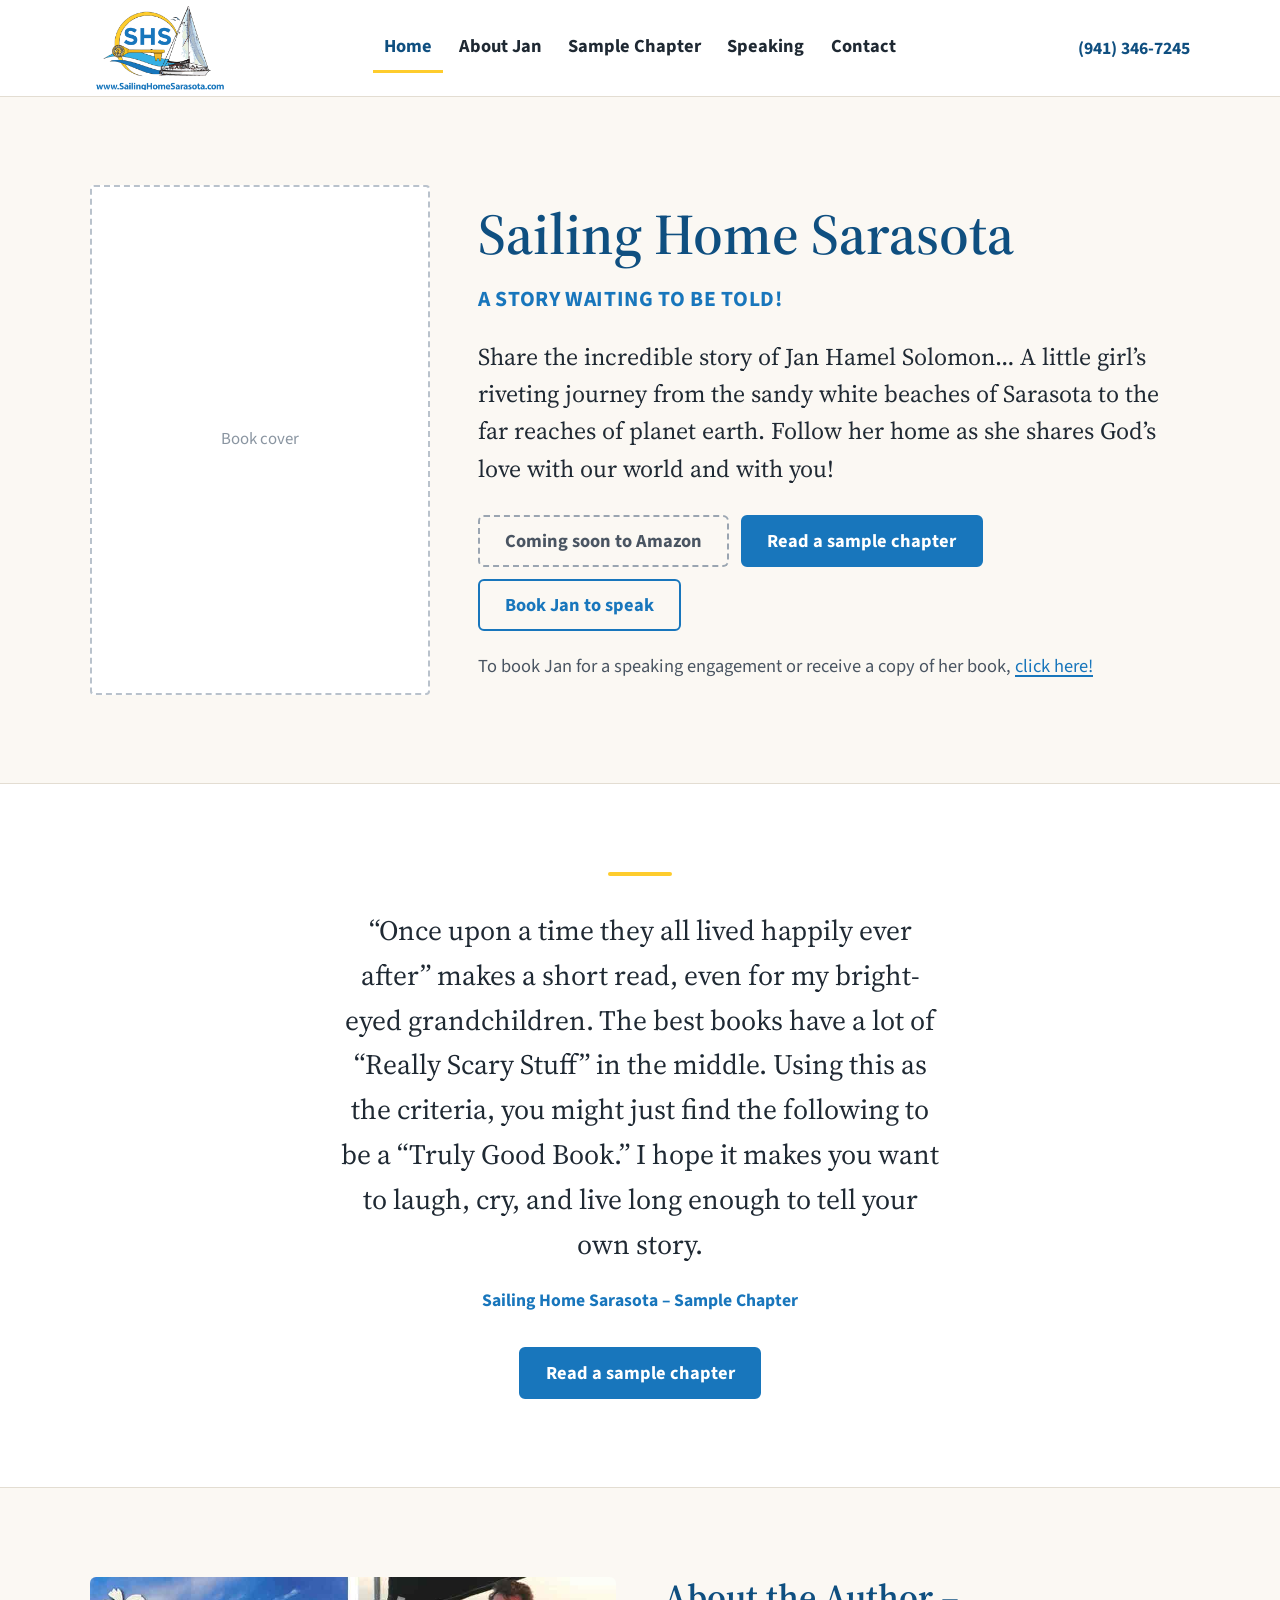
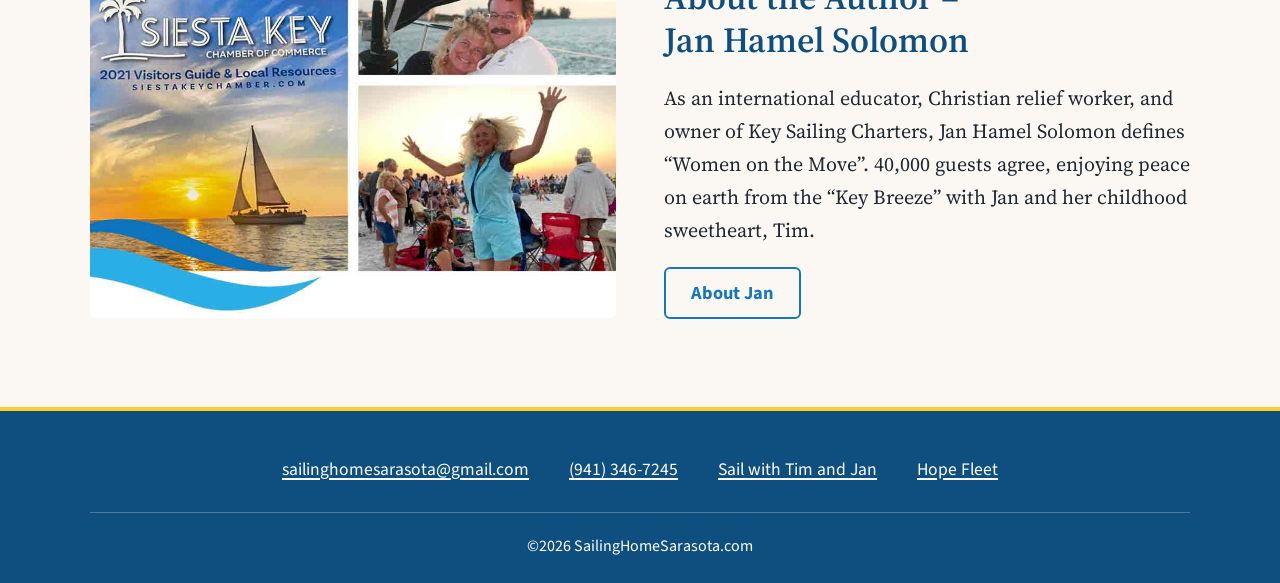
==== index.html @ 573b9d3a "Prepare Cloudflare Pages: Speaking and Contact forms, 404, sitemap - functions/api/contact.js: Speak" ====
<!doctype html>
<html lang="en" class="no-js">
<head>
<meta charset="utf-8">
<meta name="viewport" content="width=device-width, initial-scale=1">
<meta name="robots" content="noindex, nofollow">
<title>Sailing Home Sarasota</title>
<meta name="description" content="Share the incredible story of Jan Hamel Solomon… A little girl’s riveting journey from the sandy white beaches of Sarasota to the far reaches of planet earth.">
<link rel="icon" href="data:,">
<link rel="preconnect" href="https://fonts.googleapis.com">
<link rel="preconnect" href="https://fonts.gstatic.com" crossorigin>
<link rel="stylesheet" href="https://fonts.googleapis.com/css2?family=Source+Sans+3:ital,wght@0,400;0,600;0,700;1,400&amp;family=Source+Serif+4:ital,opsz,wght@0,8..60,400;0,8..60,600;0,8..60,700;1,8..60,400;1,8..60,700&amp;display=swap">
<link rel="stylesheet" href="style.css?v=4">
<script src="js/main.js?v=4" defer></script>
</head>
<body>
<a class="skip" href="#main">Skip to content</a>
<header class="site-header">
  <div class="wrap header-in">
    <a class="logo" href="./"><img src="images/SHS-logo2.png" width="500" height="300" alt="Sailing Home Sarasota"></a>
    <nav id="site-nav" class="site-nav" aria-label="Main">
      <ul>
        <li><a href="./" aria-current="page">Home</a></li>
        <li><a href="about-jan-solomon/">About Jan</a></li>
        <li><a href="sample-chapter/">Sample Chapter</a></li>
        <li><a href="speaking/">Speaking</a></li>
        <li><a href="contact-us/">Contact</a></li>
      </ul>
    </nav>
    <div class="header-end"><a class="header-phone" href="tel:+19413467245">(941) 346-7245</a></div>
    <button class="menu-btn" type="button" aria-expanded="false" aria-controls="site-nav"><svg class="icon" viewBox="0 0 24 24" fill="none" stroke="currentColor" stroke-width="2.25" stroke-linecap="round" aria-hidden="true"><path d="M4 6h16M4 12h16M4 18h16"/></svg>Menu</button>
  </div>
</header>
<main id="main">
<section class="section hero">
  <div class="wrap hero-grid">
    <div class="hero-cover">
      <!-- Placeholder until Jan sends the book cover:
           <img class="cover" src="images/book-cover.jpg" width="600" height="900" alt="Sailing Home Sarasota book cover"> -->
      <div class="cover cover-placeholder"><span>Book cover</span></div>
    </div>
    <div>
      <h1>Sailing Home Sarasota</h1>
      <p class="tagline-big">A STORY WAITING TO BE TOLD!</p>
      <p class="intro">Share the incredible story of Jan Hamel Solomon… A little girl’s riveting journey from the sandy white beaches of Sarasota to the far reaches of planet earth. Follow her home as she shares God’s love with our world and with you!</p>
      <div class="btn-row">
        <span class="btn btn-soon" role="note">Coming soon to Amazon</span>
        <a class="btn btn-sea" href="sample-chapter/">Read a sample chapter</a>
        <a class="btn btn-line" href="speaking/">Book Jan to speak</a>
      </div>
      <p class="note">To book Jan for a speaking engagement or receive a copy of her book, <a href="contact-us/">click here!</a></p>
    </div>
  </div>
</section>

<section class="section white excerpt">
  <div class="wrap">
    <figure class="excerpt-in">
      <blockquote>
        <p>“Once upon a time they all lived happily ever after” makes a short read, even for my bright-eyed grandchildren. The best books have a lot of “Really Scary Stuff” in the middle. Using this as the criteria, you might just find the following to be a “Truly Good Book.” I hope it makes you want to laugh, cry, and live long enough to tell your own story.</p>
      </blockquote>
      <figcaption>Sailing Home Sarasota – Sample Chapter</figcaption>
    </figure>
    <p class="excerpt-cta"><a class="btn btn-sea" href="sample-chapter/">Read a sample chapter</a></p>
  </div>
</section>

<section class="section">
  <div class="wrap split">
    <a class="photo" href="about-jan-solomon/"><img src="images/About-Jan-Solomon.jpg" width="1000" height="649" alt="Jan Hamel Solomon with Tim aboard the Key Breeze, and on Siesta Beach"></a>
    <div>
      <h2>About the Author – Jan Hamel Solomon</h2>
      <p>As an international educator, Christian relief worker, and owner of Key Sailing Charters, Jan Hamel Solomon defines “Women on the Move”. 40,000 guests agree, enjoying peace on earth from the “Key Breeze” with Jan and her childhood sweetheart, Tim.</p>
      <p><a class="btn btn-line" href="about-jan-solomon/">About Jan</a></p>
    </div>
  </div>
</section>
</main>
<footer class="site-footer">
  <div class="wrap footer-grid">
    <p><a href="mailto:sailinghomesarasota@gmail.com">sailinghomesarasota@gmail.com</a></p>
    <p><a href="tel:+19413467245">(941) 346-7245</a></p>
    <p><a href="https://zorronielsen.github.io/key-sailing-site/">Sail with Tim and Jan</a></p>
    <p><a href="https://www.hopefleet.org">Hope Fleet</a></p>
  </div>
  <div class="wrap f-bottom"><p>©2026 SailingHomeSarasota.com</p></div>
</footer>
</body>
</html>
---- style.css ----
/* Sailing Home Sarasota — first version
   Same family as Key Sailing (fonts, sizes, layout), but calmer:
   warm paper background, serif reading text, colours from the SHS logo.
   Yellow is only a small accent (current menu item, footer rule). */

:root {
  --sea: #1876bc;        /* logo blue: headings, links, buttons */
  --sea-dark: #0f4f80;   /* hover, footer */
  --sun: #fecc2d;        /* logo yellow — small accents only */
  --ink: #1f2933;
  --ink-soft: #4a5562;
  --paper: #fbf8f3;      /* warm page background */
  --white: #ffffff;
  --line: #e3ddd2;

  --wrap: 1100px;
  --read: 38rem;         /* narrow column for long reading */
  --radius: 6px;
  --gap: clamp(1.5rem, 4vw, 3rem);
  --section: clamp(3rem, 7vw, 5.5rem);

  --serif: "Source Serif 4", Georgia, "Times New Roman", serif;
  --sans: "Source Sans 3", system-ui, -apple-system, "Segoe UI", Arial, sans-serif;
}

*, *::before, *::after { box-sizing: border-box; }

html { -webkit-text-size-adjust: 100%; scroll-padding-top: 7rem; }

body {
  margin: 0;
  background: var(--paper);
  color: var(--ink);
  font-family: var(--serif);
  font-size: 1.25rem;     /* 20px */
  line-height: 1.65;
}

img { max-width: 100%; height: auto; display: block; }

a { color: var(--sea); text-decoration-thickness: 1.5px; text-underline-offset: 0.18em; }
a:hover { color: var(--sea-dark); text-decoration-thickness: 2.5px; }

:focus-visible { outline: 3px solid var(--sea); outline-offset: 3px; }
.site-footer :focus-visible { outline-color: var(--sun); }

h1, h2, h3 {
  font-family: var(--serif);
  font-weight: 600;
  color: var(--sea-dark);
  line-height: 1.2;
  margin: 0 0 0.6em;
  text-wrap: balance;
}
h1 { font-size: clamp(2.1rem, 4.5vw, 3.1rem); }
h2 { font-size: clamp(1.7rem, 3vw, 2.2rem); }
h3 { font-size: 1.4rem; }

p { margin: 0 0 1em; text-wrap: pretty; }
p:last-child { margin-bottom: 0; }

.wrap { width: min(100% - 2rem, var(--wrap)); margin-inline: auto; }

.skip {
  position: absolute; left: 1rem; top: -4rem; z-index: 50;
  background: var(--sea); color: var(--white);
  padding: 0.6rem 1rem; border-radius: var(--radius); font-family: var(--sans);
}
.skip:focus { top: 1rem; }

.icon { width: 1.2em; height: 1.2em; flex: none; }

/* ---------- Buttons ---------- */

.btn {
  display: inline-flex; align-items: center; justify-content: center; gap: 0.5em;
  min-height: 3.25rem; padding: 0.7em 1.35em;
  border: 2px solid transparent; border-radius: var(--radius);
  font: 700 1.15rem/1.2 var(--sans);
  text-decoration: none; cursor: pointer; white-space: nowrap;
}
.btn:hover { text-decoration: none; }
.btn-sea { background: var(--sea); border-color: var(--sea); color: var(--white); }
.btn-sea:hover { background: var(--sea-dark); border-color: var(--sea-dark); color: var(--white); }
.btn-line { background: transparent; border-color: var(--sea); color: var(--sea); }
.btn-line:hover { background: var(--sea); color: var(--white); }
/* Amazon button until the link exists */
.btn-soon { background: transparent; border: 2px dashed #9aa5b1; color: var(--ink-soft); cursor: default; }
.btn-soon:hover { color: var(--ink-soft); }

.btn-row { display: flex; flex-wrap: wrap; gap: 0.75rem; }

/* ---------- Header (menu centred; hides on scroll down, returns on scroll up) ---------- */

.site-header {
  position: sticky; top: 0; z-index: 30;
  background: var(--white); border-bottom: 1px solid var(--line);
  transition: transform 0.25s ease, box-shadow 0.25s ease;
  font-family: var(--sans);
}
.site-header.is-hidden { transform: translateY(-100%); }
.site-header.is-raised { box-shadow: 0 2px 12px rgb(31 41 51 / 0.1); }
@media (prefers-reduced-motion: reduce) { .site-header { transition: none; } }

.header-in {
  display: grid; grid-template-columns: 1fr auto 1fr; align-items: center; column-gap: 1rem;
  min-height: 6rem;
}
.logo { justify-self: start; display: block; }
.logo img { width: 140px; height: auto; }

.site-nav ul { list-style: none; margin: 0; padding: 0; display: flex; gap: 0.25rem; }
.site-nav li { margin: 0; }
.site-nav a {
  display: block; padding: 0.55rem 0.7rem;
  color: var(--ink); font-size: 1.15rem; font-weight: 700; text-decoration: none; white-space: nowrap;
  border-bottom: 3px solid transparent;
}
.site-nav a:hover { color: var(--sea); border-bottom-color: var(--line); }
.site-nav a[aria-current="page"] { color: var(--sea-dark); border-bottom-color: var(--sun); }

.header-end { justify-self: end; }
.header-phone { font-weight: 700; font-size: 1.1rem; color: var(--sea-dark); text-decoration: none; white-space: nowrap; }
.header-phone:hover { text-decoration: underline; }

.menu-btn {
  display: none; align-items: center; gap: 0.5rem;
  min-height: 3rem; padding: 0.4rem 0.9rem;
  border: 2px solid var(--sea); border-radius: var(--radius);
  background: var(--white); color: var(--sea);
  font: 700 1.1rem var(--sans); cursor: pointer;
}

@media (max-width: 900px) {
  .header-in { display: flex; flex-wrap: wrap; gap: 0.75rem; min-height: 4.75rem; padding-block: 0.5rem; }
  .logo img { width: 105px; }
  .header-end { margin-left: auto; }
  .menu-btn { display: inline-flex; }
  .site-nav { order: 4; flex-basis: 100%; display: none; }
  .site-nav.is-open { display: block; }
  .site-nav ul { flex-direction: column; gap: 0; border-top: 1px solid var(--line); }
  .site-nav a { padding: 0.9rem 0.25rem; border-bottom: 1px solid var(--line); font-size: 1.2rem; }
  .site-nav a[aria-current="page"] { border-bottom-color: var(--line); box-shadow: inset 4px 0 0 var(--sun); padding-left: 0.9rem; }
  .no-js .site-nav { display: block; }
}
@media (max-width: 420px) {
  .header-phone { display: none; }
  .logo img { width: 95px; }
}

/* ---------- Sections ---------- */

.section { padding-block: var(--section); }
.white { background: var(--white); border-block: 1px solid var(--line); }

.page-head { padding-block: clamp(2.5rem, 6vw, 4rem) 0; }
.page-head + .section { padding-top: clamp(1.75rem, 4vw, 2.5rem); }

.lede { font-size: clamp(1.3rem, 2.2vw, 1.5rem); color: var(--ink-soft); }
.note { font-family: var(--sans); font-size: 1.15rem; color: var(--ink-soft); }

/* ---------- Home hero ---------- */

.hero-grid { display: grid; grid-template-columns: minmax(220px, 340px) 1fr; gap: var(--gap); align-items: center; }
.hero h1 { font-size: clamp(2.3rem, 5vw, 3.6rem); margin-bottom: 0.25em; }
.tagline-big {
  font-family: var(--sans); font-weight: 700; letter-spacing: 0.03em;
  color: var(--sea); font-size: clamp(1.15rem, 2vw, 1.35rem); margin-bottom: 1.25rem;
}
.hero .intro { font-size: clamp(1.3rem, 2.2vw, 1.5rem); line-height: 1.55; margin-bottom: 1.75rem; }
.hero .btn-row { margin-bottom: 1.25rem; }

/* Book cover placeholder until Jan sends the real cover */
.cover {
  aspect-ratio: 2 / 3; width: 100%;
  border-radius: 4px;
  box-shadow: 0 14px 30px rgb(31 41 51 / 0.18), 0 2px 6px rgb(31 41 51 / 0.12);
}
.cover-placeholder {
  display: grid; place-items: center; text-align: center;
  background: var(--white); border: 2px dashed #b9c2cc; box-shadow: none;
  font-family: var(--sans); color: #8a95a1; font-size: 1.05rem;
}
@media (max-width: 760px) {
  .hero-grid { grid-template-columns: 1fr; }
  .hero-cover { width: min(180px, 50%); margin-inline: auto; }
}
@media (max-width: 600px) {
  .hero .btn-row { flex-direction: column; }
  .hero .btn { width: 100%; }
}

/* ---------- Home: opening lines of the book ---------- */

.excerpt-in { max-width: var(--read); margin: 0 auto; text-align: center; }
.excerpt-in::before {
  content: ""; display: block; width: 64px; height: 4px; margin: 0 auto 2rem;
  background: var(--sun); border-radius: 2px;
}
.excerpt blockquote { margin: 0; font-size: clamp(1.4rem, 2.6vw, 1.75rem); line-height: 1.6; color: var(--ink); }
.excerpt figcaption { margin-top: 1.25rem; font-family: var(--sans); font-weight: 700; color: var(--sea); font-size: 1.1rem; }
.excerpt-cta { text-align: center; margin-top: 2rem; }

/* ---------- About teaser / about page ---------- */

.split { display: grid; grid-template-columns: 1fr 1fr; gap: var(--gap); align-items: center; }
@media (max-width: 860px) { .split { grid-template-columns: 1fr; } }
.photo img { width: 100%; border-radius: var(--radius); }

.links-list { list-style: none; margin: 0; padding: 0; }
.links-list li { padding: 1rem 0; border-bottom: 1px solid var(--line); }
.links-list li:first-child { border-top: 1px solid var(--line); }
.links-list strong { font-family: var(--sans); color: var(--sea-dark); letter-spacing: 0.02em; }

/* ---------- Sample chapter: long, comfortable reading ---------- */

.chapter { max-width: var(--read); margin-inline: auto; font-size: 1.3rem; line-height: 1.8; }
.chapter p { margin-bottom: 1.15em; }
.chapter h2 {
  font-size: clamp(1.45rem, 2.6vw, 1.75rem); letter-spacing: 0.02em;
  margin: 2.6em 0 1em; padding-top: 1.4em; border-top: 1px solid var(--line); text-align: center;
}
.chapter h3 { font-size: 1.4rem; margin: 2em 0 0.7em; color: var(--sea); }
.title-page { text-align: center; margin-bottom: 2.75rem; padding-bottom: 2rem; border-bottom: 1px solid var(--line); }
.book-title { font-size: clamp(1.9rem, 4vw, 2.5rem); font-weight: 700; font-style: italic; color: var(--sea-dark); line-height: 1.2; margin-bottom: 0.6rem; }
.book-byline { font-family: var(--sans); font-size: 1.15rem; color: var(--ink-soft); margin-bottom: 0.2rem; }
.chapter-end { max-width: var(--read); margin: 3.5rem auto 0; padding-top: 2rem; border-top: 1px solid var(--line); }

/* ---------- Forms ---------- */

.form { display: grid; gap: 1.25rem; max-width: 36rem; font-family: var(--sans); }
.form-2 { display: grid; grid-template-columns: 1fr 1fr; gap: 1.25rem; }
@media (max-width: 640px) { .form-2 { grid-template-columns: 1fr; } }
.field label { display: block; font-weight: 700; margin-bottom: 0.35rem; font-size: 1.15rem; }
.field input, .field textarea {
  width: 100%; min-height: 3.25rem; padding: 0.65rem 0.8rem;
  border: 2px solid #8a95a1; border-radius: var(--radius);
  font: inherit; font-size: 1.2rem; color: var(--ink); background: var(--white);
}
.field textarea { min-height: 9rem; resize: vertical; }
.field input:focus, .field textarea:focus { border-color: var(--sea); outline: 3px solid rgb(24 118 188 / 0.25); outline-offset: 0; }
.req { color: var(--ink-soft); font-weight: 400; font-size: 1rem; }
.form-done {
  padding: 1.25rem 1.5rem; border-radius: var(--radius);
  background: var(--sea); color: var(--white);
  font-family: var(--sans); font-size: 1.35rem; font-weight: 700;
}
.contact-list { list-style: none; padding: 0; margin: 0; font-family: var(--sans); }
.contact-list li { padding: 0.6rem 0; }

/* Honeypot field: hidden from people, bots fill it in */
.hp { position: absolute; left: -10000px; width: 1px; height: 1px; overflow: hidden; }
.cf-turnstile { min-height: 65px; }
.form-fail {
  margin-top: 1rem; padding: 1rem 1.25rem; border-radius: var(--radius);
  border: 2px solid var(--sea); background: var(--white); color: var(--ink);
  font-family: var(--sans); font-weight: 700;
}

/* ---------- Footer ---------- */

.site-footer {
  background: var(--sea-dark); color: var(--white);
  border-top: 4px solid var(--sun);
  padding-block: 2.75rem 1.5rem;
  font-family: var(--sans); font-size: 1.1rem;
}
.site-footer a { color: var(--white); }
.footer-grid { display: flex; flex-wrap: wrap; justify-content: center; gap: 0.75rem 2.5rem; text-align: center; }
.footer-grid p { margin: 0; }
.f-bottom { margin-top: 1.75rem; padding-top: 1.25rem; border-top: 1px solid rgb(255 255 255 / 0.25); text-align: center; font-size: 1rem; }

[hidden] { display: none !important; }
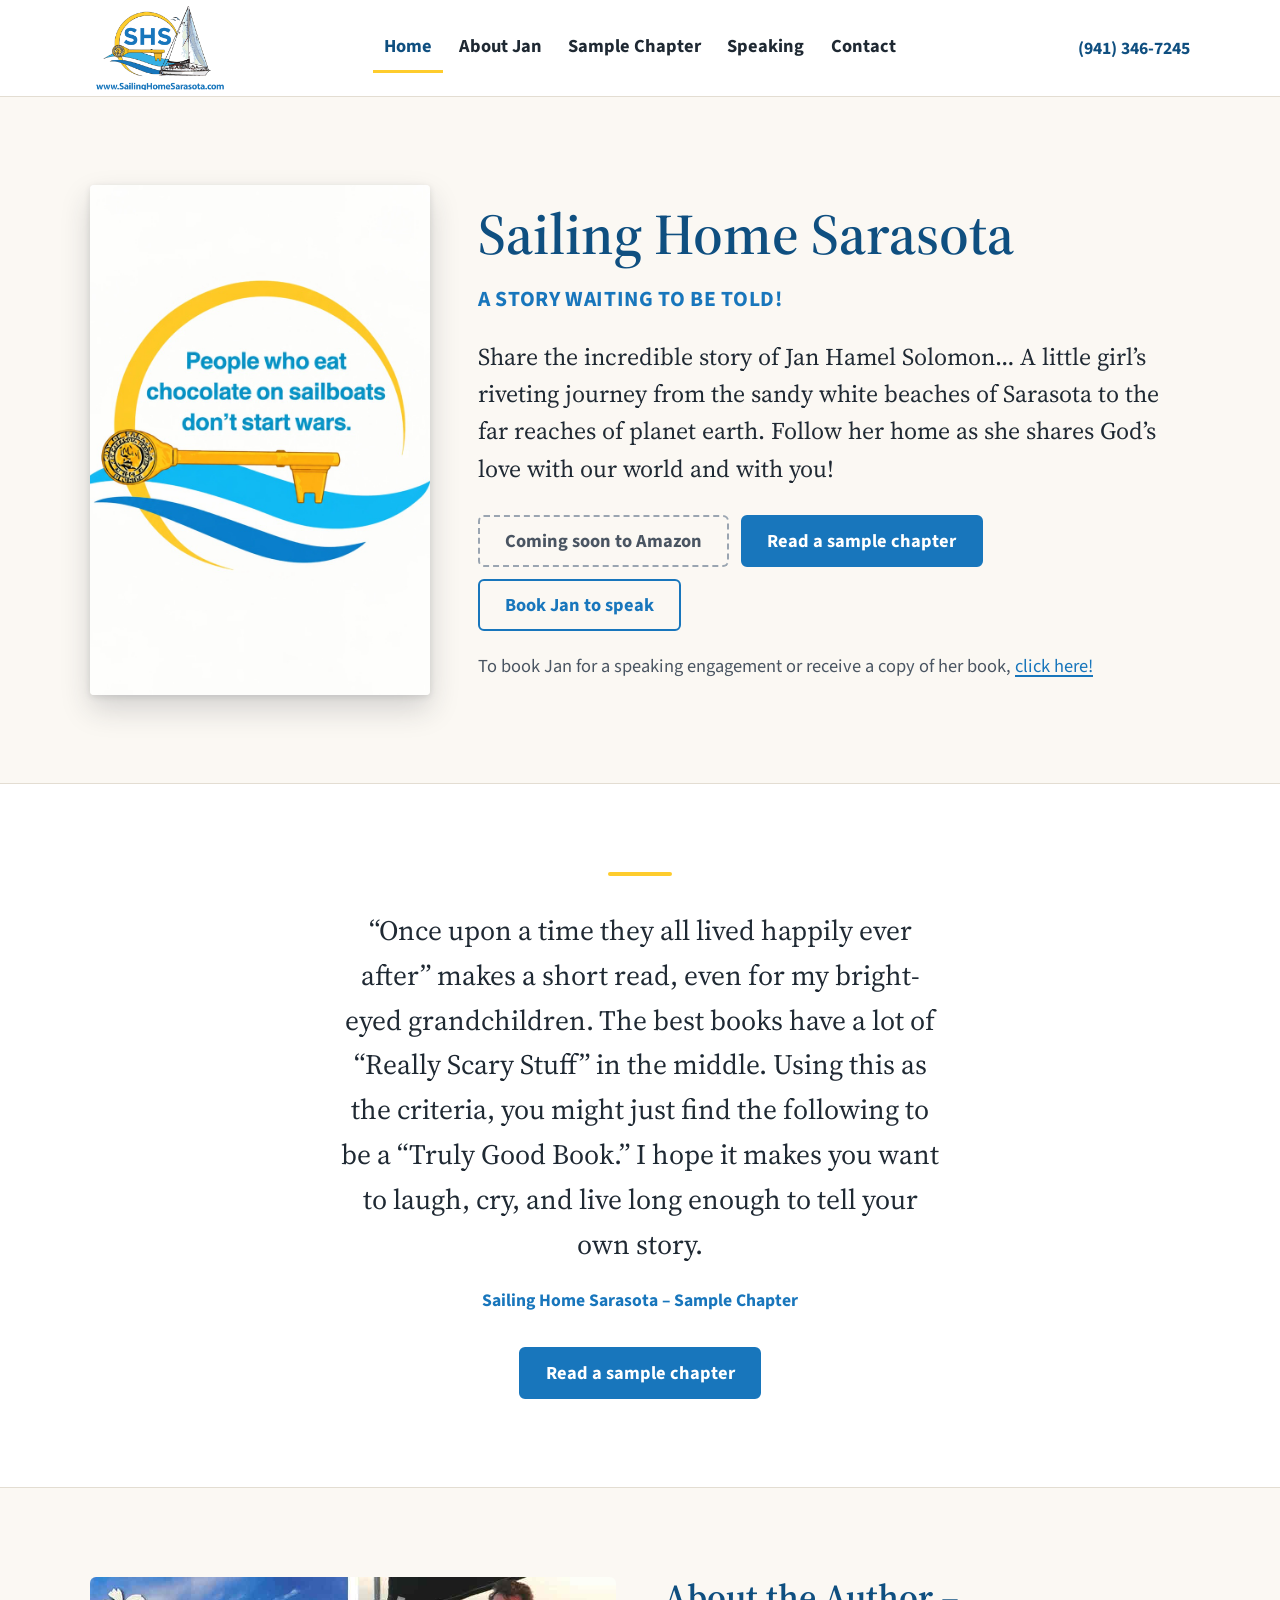
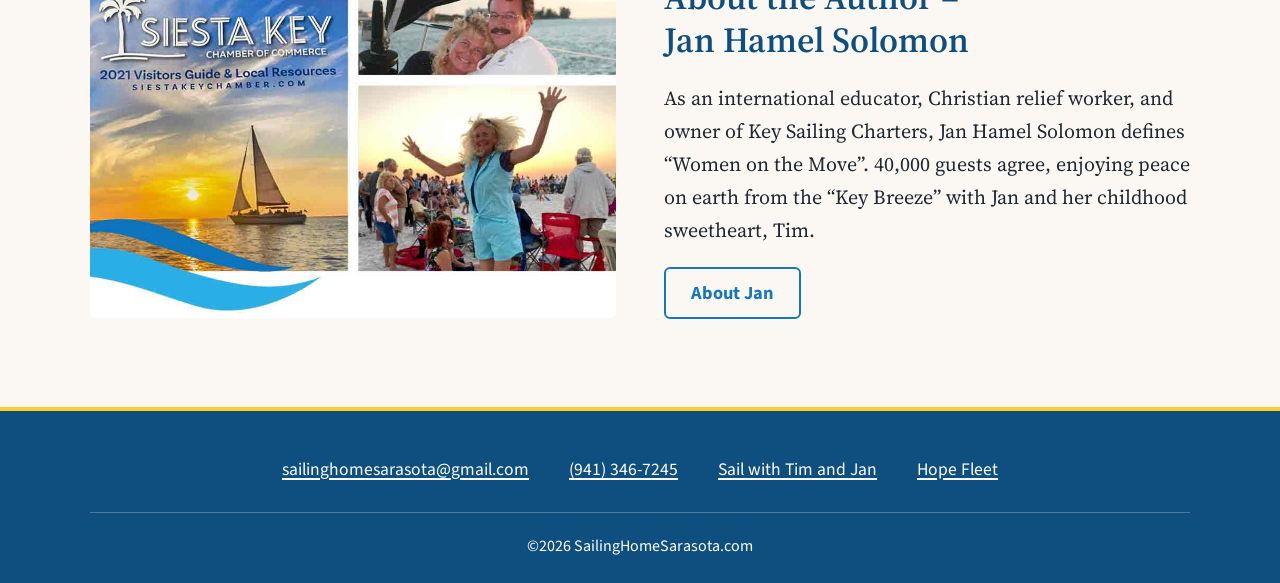
==== commit 9efab159: "Add the book cover on Home Replaces the placeholder box with Jan's cover (800x1200 JPEG) and bumps t" ====
--- a/index.html
+++ b/index.html
@@ -10,8 +10,8 @@
 <link rel="preconnect" href="https://fonts.googleapis.com">
 <link rel="preconnect" href="https://fonts.gstatic.com" crossorigin>
 <link rel="stylesheet" href="https://fonts.googleapis.com/css2?family=Source+Sans+3:ital,wght@0,400;0,600;0,700;1,400&amp;family=Source+Serif+4:ital,opsz,wght@0,8..60,400;0,8..60,600;0,8..60,700;1,8..60,400;1,8..60,700&amp;display=swap">
-<link rel="stylesheet" href="style.css?v=4">
-<script src="js/main.js?v=4" defer></script>
+<link rel="stylesheet" href="style.css?v=5">
+<script src="js/main.js?v=5" defer></script>
 </head>
 <body>
 <a class="skip" href="#main">Skip to content</a>
@@ -35,9 +35,7 @@
 <section class="section hero">
   <div class="wrap hero-grid">
     <div class="hero-cover">
-      <!-- Placeholder until Jan sends the book cover:
-           <img class="cover" src="images/book-cover.jpg" width="600" height="900" alt="Sailing Home Sarasota book cover"> -->
-      <div class="cover cover-placeholder"><span>Book cover</span></div>
+      <img class="cover" src="images/book-cover.jpg" width="800" height="1200" alt="Sailing Home Sarasota book cover">
     </div>
     <div>
       <h1>Sailing Home Sarasota</h1>
@@ -80,7 +78,7 @@
   <div class="wrap footer-grid">
     <p><a href="mailto:sailinghomesarasota@gmail.com">sailinghomesarasota@gmail.com</a></p>
     <p><a href="tel:+19413467245">(941) 346-7245</a></p>
-    <p><a href="https://zorronielsen.github.io/key-sailing-site/">Sail with Tim and Jan</a></p>
+    <p><a href="https://key-sailing-site.pages.dev/">Sail with Tim and Jan</a></p>
     <p><a href="https://www.hopefleet.org">Hope Fleet</a></p>
   </div>
   <div class="wrap f-bottom"><p>©2026 SailingHomeSarasota.com</p></div>
--- a/style.css
+++ b/style.css
@@ -170,16 +170,11 @@
 .hero .intro { font-size: clamp(1.3rem, 2.2vw, 1.5rem); line-height: 1.55; margin-bottom: 1.75rem; }
 .hero .btn-row { margin-bottom: 1.25rem; }
 
-/* Book cover placeholder until Jan sends the real cover */
+/* Book cover */
 .cover {
-  aspect-ratio: 2 / 3; width: 100%;
+  aspect-ratio: 2 / 3; width: 100%; height: auto;
   border-radius: 4px;
   box-shadow: 0 14px 30px rgb(31 41 51 / 0.18), 0 2px 6px rgb(31 41 51 / 0.12);
-}
-.cover-placeholder {
-  display: grid; place-items: center; text-align: center;
-  background: var(--white); border: 2px dashed #b9c2cc; box-shadow: none;
-  font-family: var(--sans); color: #8a95a1; font-size: 1.05rem;
 }
 @media (max-width: 760px) {
   .hero-grid { grid-template-columns: 1fr; }
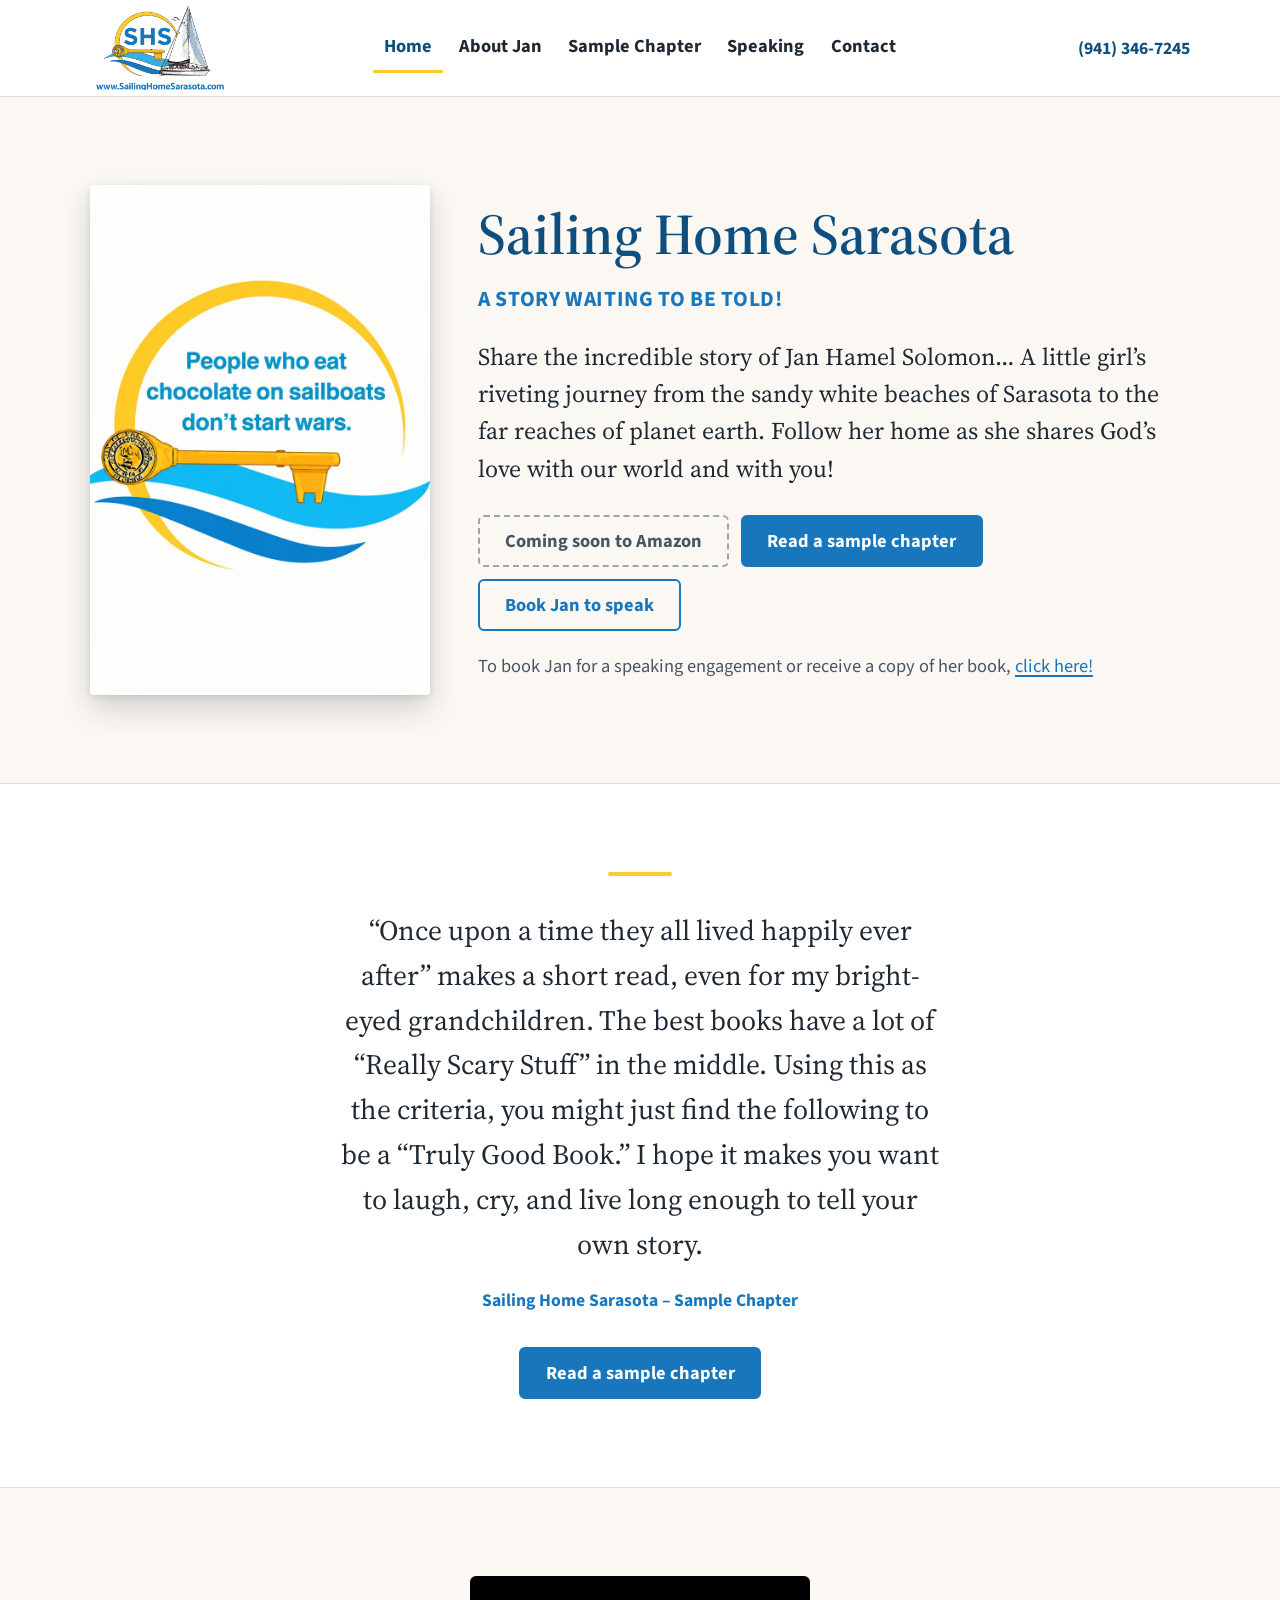
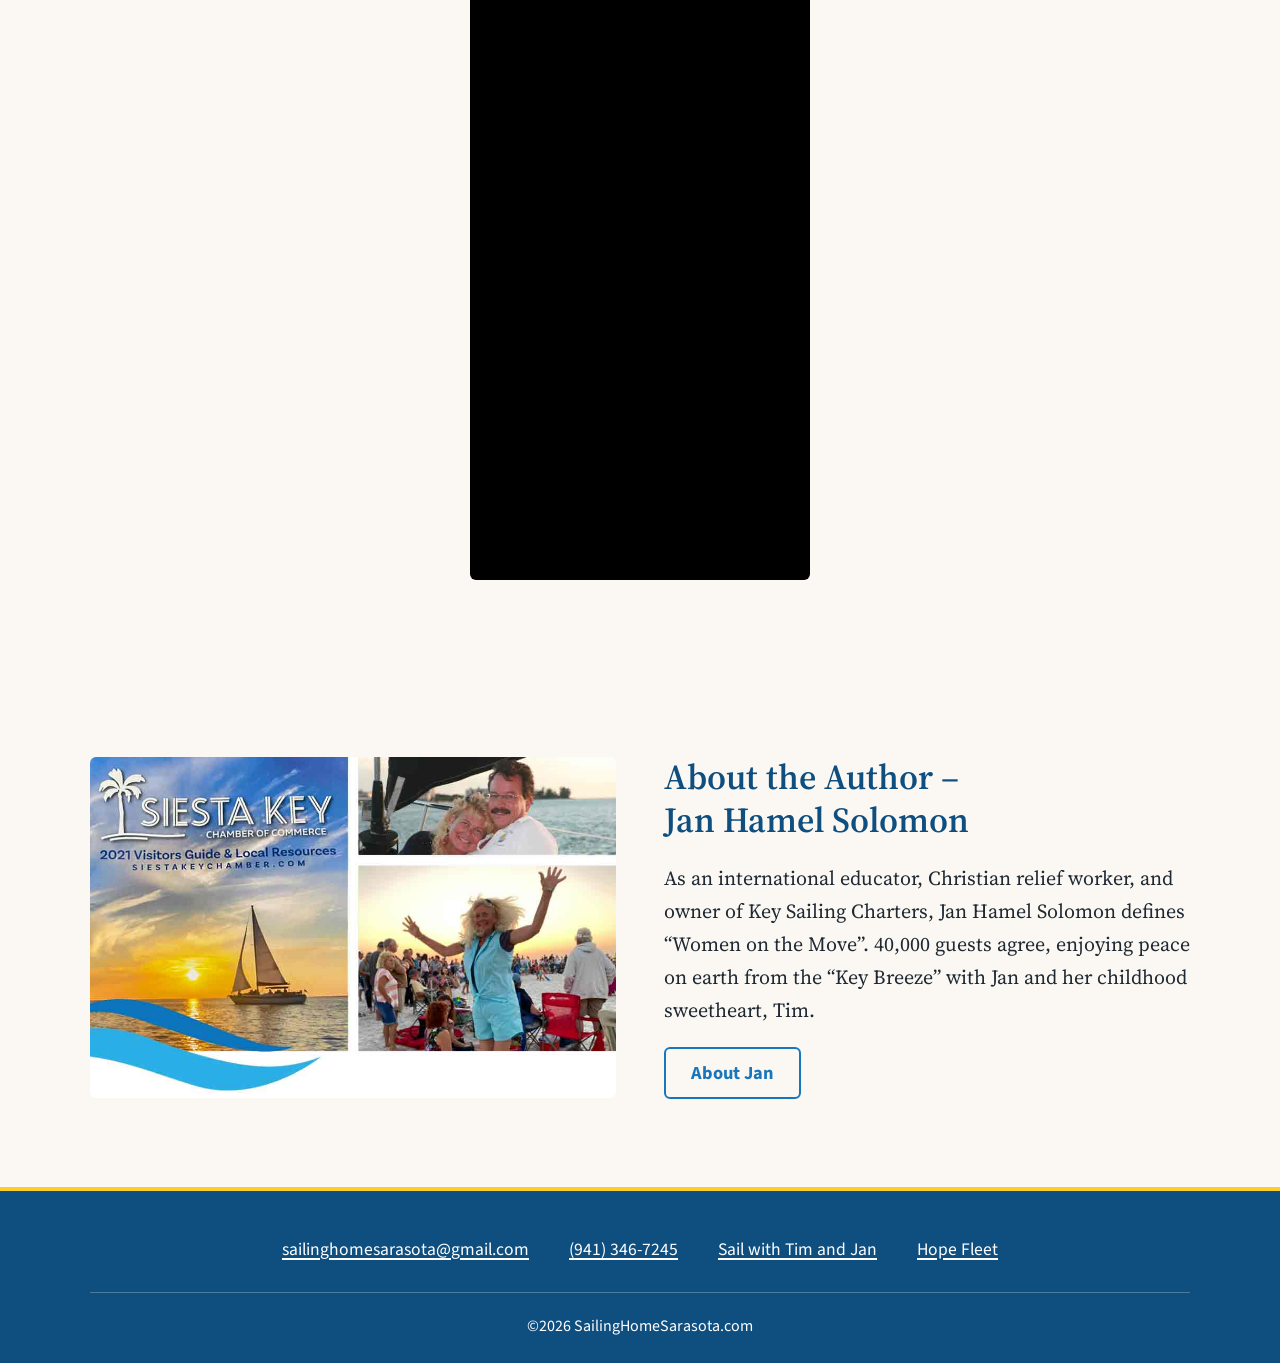
==== commit 5fdc7abf: "Embed Jan's Facebook video on Home and update the notes - Portrait Facebook video (Tim in Washington" ====
--- a/index.html
+++ b/index.html
@@ -10,8 +10,8 @@
 <link rel="preconnect" href="https://fonts.googleapis.com">
 <link rel="preconnect" href="https://fonts.gstatic.com" crossorigin>
 <link rel="stylesheet" href="https://fonts.googleapis.com/css2?family=Source+Sans+3:ital,wght@0,400;0,600;0,700;1,400&amp;family=Source+Serif+4:ital,opsz,wght@0,8..60,400;0,8..60,600;0,8..60,700;1,8..60,400;1,8..60,700&amp;display=swap">
-<link rel="stylesheet" href="style.css?v=5">
-<script src="js/main.js?v=5" defer></script>
+<link rel="stylesheet" href="style.css?v=6">
+<script src="js/main.js?v=6" defer></script>
 </head>
 <body>
 <a class="skip" href="#main">Skip to content</a>
@@ -64,6 +64,12 @@
 </section>
 
 <section class="section">
+  <div class="wrap">
+    <iframe class="fb-video" src="https://www.facebook.com/plugins/video.php?href=https%3A%2F%2Fwww.facebook.com%2FDiegoRosalesUHD%2Fvideos%2F1249196727281841%2F&amp;show_text=false&amp;width=340" width="340" height="604" title="Video" loading="lazy" scrolling="no" allowfullscreen allow="autoplay; clipboard-write; encrypted-media; picture-in-picture; web-share"></iframe>
+  </div>
+</section>
+
+<section class="section">
   <div class="wrap split">
     <a class="photo" href="about-jan-solomon/"><img src="images/About-Jan-Solomon.jpg" width="1000" height="649" alt="Jan Hamel Solomon with Tim aboard the Key Breeze, and on Siesta Beach"></a>
     <div>
--- a/style.css
+++ b/style.css
@@ -266,3 +266,6 @@
 .f-bottom { margin-top: 1.75rem; padding-top: 1.25rem; border-top: 1px solid rgb(255 255 255 / 0.25); text-align: center; font-size: 1rem; }
 
 [hidden] { display: none !important; }
+
+/* Facebook video (portrait), embedded from Facebook, not downloaded */
+.fb-video { display: block; width: min(100%, 340px); height: auto; aspect-ratio: 340 / 604; border: 0; margin-inline: auto; border-radius: var(--radius); background: #000; }
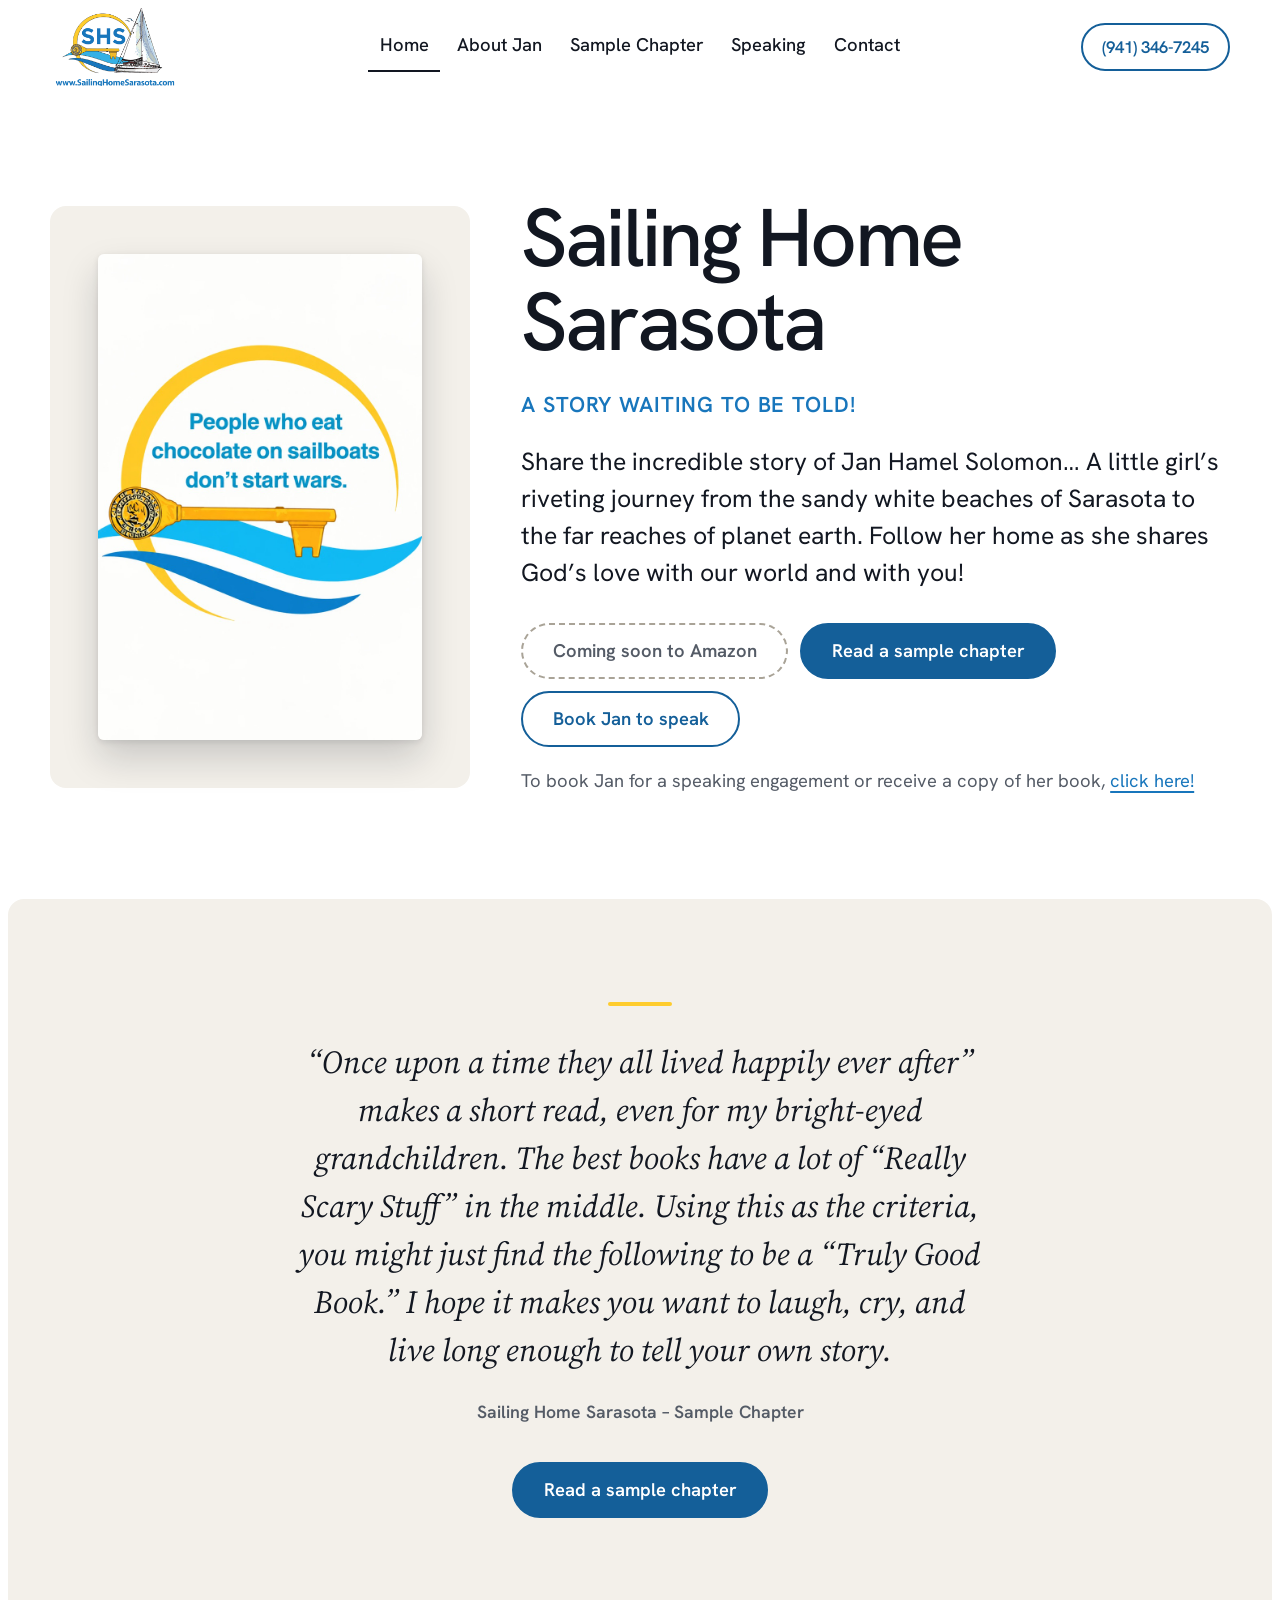
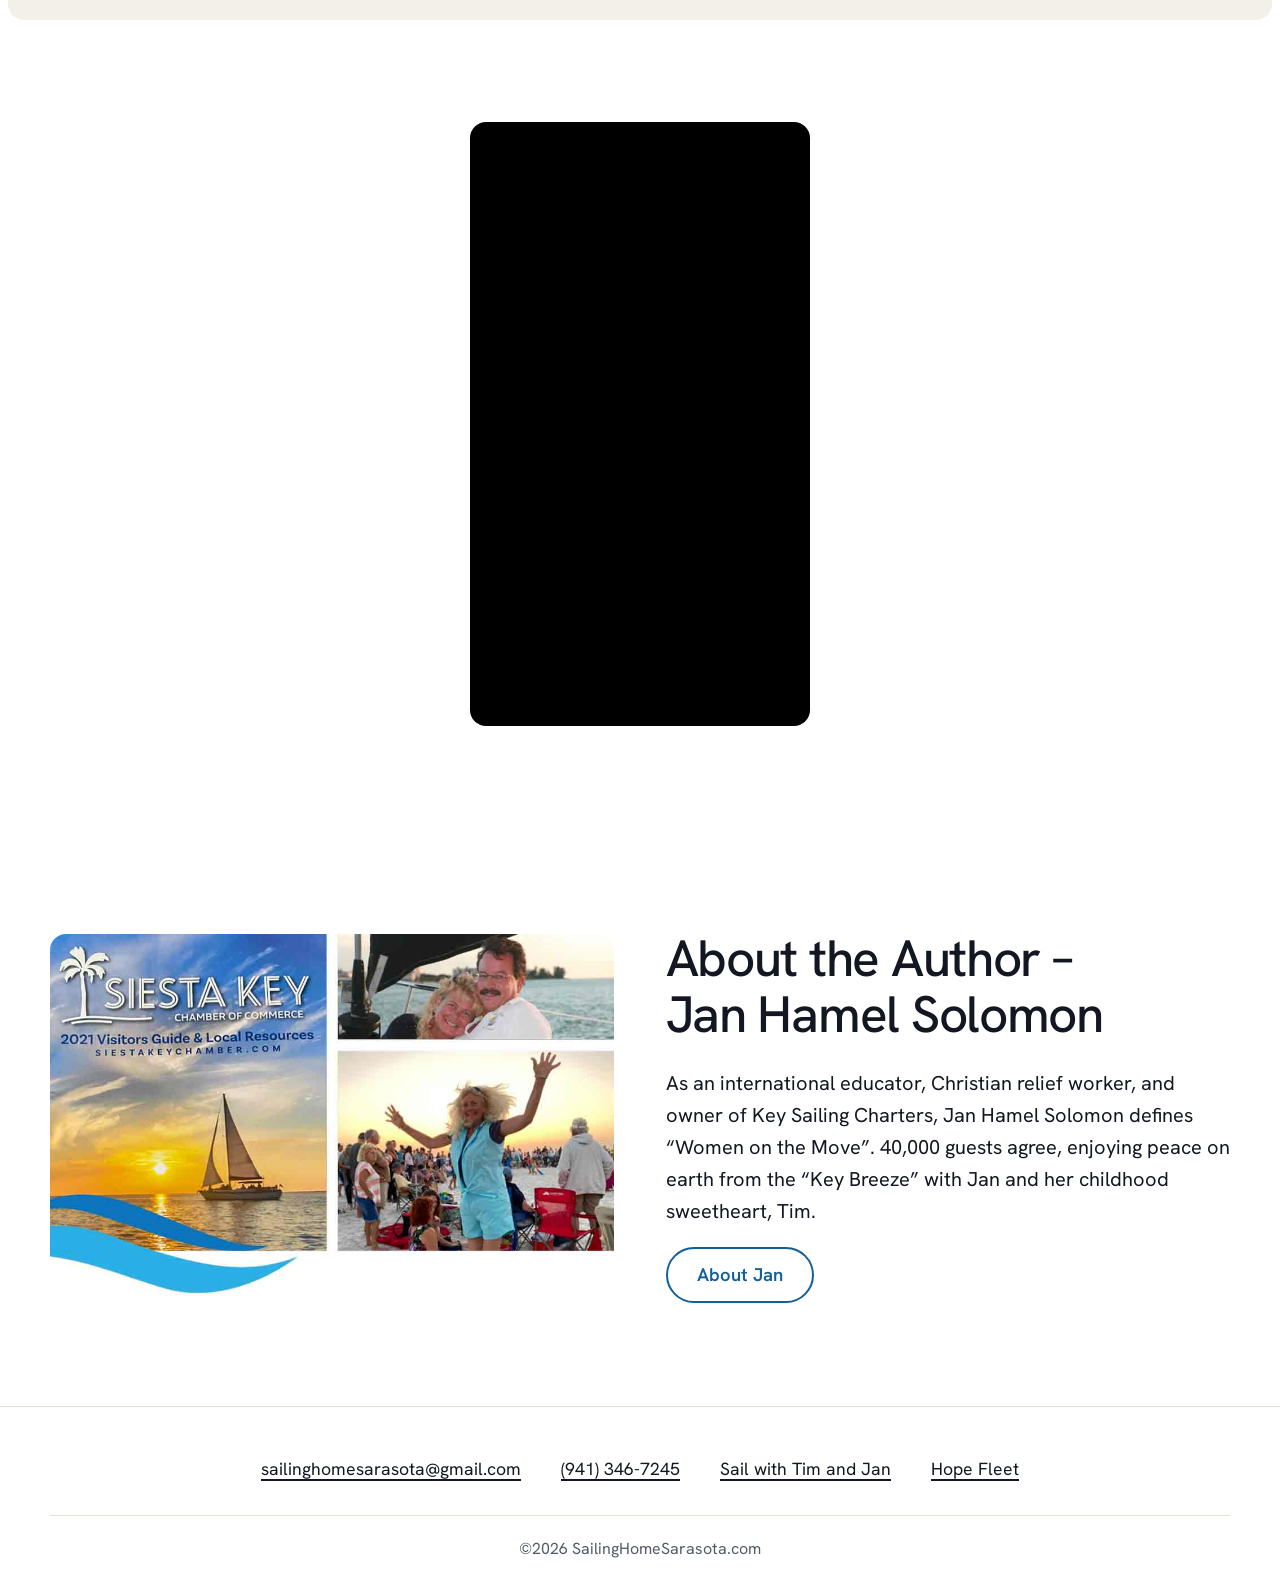
==== commit baf29ba9: "Restyle the book site to match the new Key Sailing design Same look as the new Key Sailing site: Han" ====
--- a/index.html
+++ b/index.html
@@ -9,8 +9,8 @@
 <link rel="icon" href="data:,">
 <link rel="preconnect" href="https://fonts.googleapis.com">
 <link rel="preconnect" href="https://fonts.gstatic.com" crossorigin>
-<link rel="stylesheet" href="https://fonts.googleapis.com/css2?family=Source+Sans+3:ital,wght@0,400;0,600;0,700;1,400&amp;family=Source+Serif+4:ital,opsz,wght@0,8..60,400;0,8..60,600;0,8..60,700;1,8..60,400;1,8..60,700&amp;display=swap">
-<link rel="stylesheet" href="style.css?v=6">
+<link rel="stylesheet" href="https://fonts.googleapis.com/css2?family=Hanken+Grotesk:wght@400;500;600;700&amp;family=Source+Serif+4:ital,opsz,wght@0,8..60,400;0,8..60,600;1,8..60,400&amp;display=swap">
+<link rel="stylesheet" href="style.css?v=7">
 <script src="js/main.js?v=6" defer></script>
 </head>
 <body>
--- a/style.css
+++ b/style.css
@@ -1,26 +1,29 @@
-/* Sailing Home Sarasota — first version
-   Same family as Key Sailing (fonts, sizes, layout), but calmer:
-   warm paper background, serif reading text, colours from the SHS logo.
-   Yellow is only a small accent (current menu item, footer rule). */
+/* Sailing Home Sarasota — second design (October 2026).
+   Same look as the new Key Sailing site (lightshiprv.com style): white page,
+   one clean sans-serif (Hanken Grotesk), very large headings, rounded photos,
+   warm beige panels, rounded buttons, light footer. Its own accent is the blue
+   from the SHS logo. The book's own words (opening lines, sample chapter) stay
+   in a serif so they read like a book. 20 px text, no animations. */
 
 :root {
-  --sea: #1876bc;        /* logo blue: headings, links, buttons */
-  --sea-dark: #0f4f80;   /* hover, footer */
-  --sun: #fecc2d;        /* logo yellow — small accents only */
-  --ink: #1f2933;
-  --ink-soft: #4a5562;
-  --paper: #fbf8f3;      /* warm page background */
+  --ink: #121721;         /* text and headings */
+  --ink-soft: #545b66;    /* secondary text */
+  --accent: #145f99;      /* buttons (SHS logo blue, a shade deeper) */
+  --accent-dark: #0e4672; /* button hover */
+  --sea: #1876bc;         /* SHS logo blue: links */
+  --sun: #fecc2d;         /* SHS logo yellow: one small rule above the opening lines */
+  --line: #e4e0d8;        /* warm hairlines */
+  --beige: #f3f0ea;       /* quiet panels */
   --white: #ffffff;
-  --line: #e3ddd2;
-
-  --wrap: 1100px;
-  --read: 38rem;         /* narrow column for long reading */
-  --radius: 6px;
-  --gap: clamp(1.5rem, 4vw, 3rem);
-  --section: clamp(3rem, 7vw, 5.5rem);
-
-  --serif: "Source Serif 4", Georgia, "Times New Roman", serif;
-  --sans: "Source Sans 3", system-ui, -apple-system, "Segoe UI", Arial, sans-serif;
+
+  --wrap: 1180px;
+  --read: 40rem;          /* reading column */
+  --radius: 16px;
+  --gap: clamp(1.5rem, 4vw, 4rem);
+  --section: clamp(4rem, 8vw, 7rem);
+
+  --font: "Hanken Grotesk", system-ui, -apple-system, "Segoe UI", Arial, sans-serif;
+  --book: "Source Serif 4", Georgia, "Times New Roman", serif;
 }
 
 *, *::before, *::after { box-sizing: border-box; }
@@ -29,63 +32,64 @@
 
 body {
   margin: 0;
-  background: var(--paper);
+  background: var(--white);
   color: var(--ink);
-  font-family: var(--serif);
+  font-family: var(--font);
   font-size: 1.25rem;     /* 20px */
-  line-height: 1.65;
+  line-height: 1.6;
 }
 
 img { max-width: 100%; height: auto; display: block; }
 
-a { color: var(--sea); text-decoration-thickness: 1.5px; text-underline-offset: 0.18em; }
-a:hover { color: var(--sea-dark); text-decoration-thickness: 2.5px; }
+a { color: var(--sea); text-decoration-thickness: 1.5px; text-underline-offset: 0.2em; }
+a:hover { color: var(--accent-dark); text-decoration-thickness: 2.5px; }
 
 :focus-visible { outline: 3px solid var(--sea); outline-offset: 3px; }
-.site-footer :focus-visible { outline-color: var(--sun); }
 
 h1, h2, h3 {
-  font-family: var(--serif);
-  font-weight: 600;
-  color: var(--sea-dark);
-  line-height: 1.2;
-  margin: 0 0 0.6em;
+  font-weight: 500;
+  color: var(--ink);
+  line-height: 1.08;
+  letter-spacing: -0.025em;
+  margin: 0 0 0.5em;
   text-wrap: balance;
 }
-h1 { font-size: clamp(2.1rem, 4.5vw, 3.1rem); }
-h2 { font-size: clamp(1.7rem, 3vw, 2.2rem); }
-h3 { font-size: 1.4rem; }
+h1 { font-size: clamp(2.3rem, 4.8vw, 4.25rem); }
+h2 { font-size: clamp(2rem, 4vw, 3.25rem); }
+h3 { font-size: 1.5rem; letter-spacing: -0.01em; }
 
 p { margin: 0 0 1em; text-wrap: pretty; }
 p:last-child { margin-bottom: 0; }
-
-.wrap { width: min(100% - 2rem, var(--wrap)); margin-inline: auto; }
+figure { margin: 0; }
+
+.wrap { width: min(100% - 3rem, var(--wrap)); margin-inline: auto; }
+@media (max-width: 480px) { .wrap { width: min(100% - 2rem, var(--wrap)); } }
 
 .skip {
   position: absolute; left: 1rem; top: -4rem; z-index: 50;
-  background: var(--sea); color: var(--white);
-  padding: 0.6rem 1rem; border-radius: var(--radius); font-family: var(--sans);
+  background: var(--accent); color: var(--white);
+  padding: 0.6rem 1rem; border-radius: 999px;
 }
 .skip:focus { top: 1rem; }
 
 .icon { width: 1.2em; height: 1.2em; flex: none; }
 
-/* ---------- Buttons ---------- */
+/* ---------- Buttons: rounded, big ---------- */
 
 .btn {
   display: inline-flex; align-items: center; justify-content: center; gap: 0.5em;
-  min-height: 3.25rem; padding: 0.7em 1.35em;
-  border: 2px solid transparent; border-radius: var(--radius);
-  font: 700 1.15rem/1.2 var(--sans);
+  min-height: 3.5rem; padding: 0.75em 1.6em;
+  border: 2px solid var(--accent); border-radius: 999px;
+  font: 600 1.15rem/1.2 var(--font);
   text-decoration: none; cursor: pointer; white-space: nowrap;
 }
 .btn:hover { text-decoration: none; }
-.btn-sea { background: var(--sea); border-color: var(--sea); color: var(--white); }
-.btn-sea:hover { background: var(--sea-dark); border-color: var(--sea-dark); color: var(--white); }
-.btn-line { background: transparent; border-color: var(--sea); color: var(--sea); }
-.btn-line:hover { background: var(--sea); color: var(--white); }
+.btn-sea { background: var(--accent); color: var(--white); }
+.btn-sea:hover { background: var(--accent-dark); border-color: var(--accent-dark); color: var(--white); }
+.btn-line { background: var(--white); color: var(--accent); }
+.btn-line:hover { background: var(--accent); color: var(--white); }
 /* Amazon button until the link exists */
-.btn-soon { background: transparent; border: 2px dashed #9aa5b1; color: var(--ink-soft); cursor: default; }
+.btn-soon { background: transparent; border: 2px dashed #a9a397; color: var(--ink-soft); cursor: default; }
 .btn-soon:hover { color: var(--ink-soft); }
 
 .btn-row { display: flex; flex-wrap: wrap; gap: 0.75rem; }
@@ -94,53 +98,56 @@
 
 .site-header {
   position: sticky; top: 0; z-index: 30;
-  background: var(--white); border-bottom: 1px solid var(--line);
+  background: var(--white);
   transition: transform 0.25s ease, box-shadow 0.25s ease;
-  font-family: var(--sans);
 }
 .site-header.is-hidden { transform: translateY(-100%); }
-.site-header.is-raised { box-shadow: 0 2px 12px rgb(31 41 51 / 0.1); }
+.site-header.is-raised { box-shadow: 0 1px 0 var(--line), 0 6px 18px rgb(18 23 33 / 0.06); }
 @media (prefers-reduced-motion: reduce) { .site-header { transition: none; } }
 
 .header-in {
-  display: grid; grid-template-columns: 1fr auto 1fr; align-items: center; column-gap: 1rem;
-  min-height: 6rem;
+  display: grid; grid-template-columns: 1fr auto 1fr; align-items: center; column-gap: 1.5rem;
+  min-height: 5.75rem; padding-block: 0.5rem;
 }
 .logo { justify-self: start; display: block; }
-.logo img { width: 140px; height: auto; }
-
-.site-nav ul { list-style: none; margin: 0; padding: 0; display: flex; gap: 0.25rem; }
+.logo img { width: 130px; height: auto; }
+
+.site-nav ul { list-style: none; margin: 0; padding: 0; display: flex; gap: 0.35rem; }
 .site-nav li { margin: 0; }
 .site-nav a {
   display: block; padding: 0.55rem 0.7rem;
-  color: var(--ink); font-size: 1.15rem; font-weight: 700; text-decoration: none; white-space: nowrap;
-  border-bottom: 3px solid transparent;
-}
-.site-nav a:hover { color: var(--sea); border-bottom-color: var(--line); }
-.site-nav a[aria-current="page"] { color: var(--sea-dark); border-bottom-color: var(--sun); }
+  color: var(--ink); font-size: 1.15rem; font-weight: 500; text-decoration: none; white-space: nowrap;
+  border-bottom: 2px solid transparent;
+}
+.site-nav a:hover { color: var(--ink); border-bottom-color: var(--ink); }
+.site-nav a[aria-current="page"] { border-bottom-color: var(--ink); }
 
 .header-end { justify-self: end; }
-.header-phone { font-weight: 700; font-size: 1.1rem; color: var(--sea-dark); text-decoration: none; white-space: nowrap; }
-.header-phone:hover { text-decoration: underline; }
+.header-phone {
+  display: inline-flex; align-items: center; min-height: 3rem; padding: 0.4rem 1.2rem;
+  border: 2px solid var(--accent); border-radius: 999px;
+  font-weight: 600; font-size: 1.05rem; color: var(--accent); text-decoration: none; white-space: nowrap;
+}
+.header-phone:hover { background: var(--accent); color: var(--white); text-decoration: none; }
 
 .menu-btn {
   display: none; align-items: center; gap: 0.5rem;
-  min-height: 3rem; padding: 0.4rem 0.9rem;
-  border: 2px solid var(--sea); border-radius: var(--radius);
-  background: var(--white); color: var(--sea);
-  font: 700 1.1rem var(--sans); cursor: pointer;
+  min-height: 3rem; padding: 0.4rem 1rem;
+  border: 2px solid var(--accent); border-radius: 999px;
+  background: var(--white); color: var(--accent);
+  font: 600 1.1rem var(--font); cursor: pointer;
 }
 
 @media (max-width: 900px) {
-  .header-in { display: flex; flex-wrap: wrap; gap: 0.75rem; min-height: 4.75rem; padding-block: 0.5rem; }
+  .header-in { display: flex; flex-wrap: wrap; gap: 0.75rem; min-height: 5rem; }
   .logo img { width: 105px; }
   .header-end { margin-left: auto; }
   .menu-btn { display: inline-flex; }
   .site-nav { order: 4; flex-basis: 100%; display: none; }
   .site-nav.is-open { display: block; }
   .site-nav ul { flex-direction: column; gap: 0; border-top: 1px solid var(--line); }
-  .site-nav a { padding: 0.9rem 0.25rem; border-bottom: 1px solid var(--line); font-size: 1.2rem; }
-  .site-nav a[aria-current="page"] { border-bottom-color: var(--line); box-shadow: inset 4px 0 0 var(--sun); padding-left: 0.9rem; }
+  .site-nav a { padding: 0.95rem 0.25rem; border-bottom: 1px solid var(--line); font-size: 1.25rem; }
+  .site-nav a[aria-current="page"] { border-bottom-color: var(--line); box-shadow: inset 4px 0 0 var(--ink); padding-left: 0.9rem; }
   .no-js .site-nav { display: block; }
 }
 @media (max-width: 420px) {
@@ -151,121 +158,111 @@
 /* ---------- Sections ---------- */
 
 .section { padding-block: var(--section); }
-.white { background: var(--white); border-block: 1px solid var(--line); }
-
-.page-head { padding-block: clamp(2.5rem, 6vw, 4rem) 0; }
-.page-head + .section { padding-top: clamp(1.75rem, 4vw, 2.5rem); }
-
-.lede { font-size: clamp(1.3rem, 2.2vw, 1.5rem); color: var(--ink-soft); }
-.note { font-family: var(--sans); font-size: 1.15rem; color: var(--ink-soft); }
-
-/* ---------- Home hero ---------- */
-
-.hero-grid { display: grid; grid-template-columns: minmax(220px, 340px) 1fr; gap: var(--gap); align-items: center; }
-.hero h1 { font-size: clamp(2.3rem, 5vw, 3.6rem); margin-bottom: 0.25em; }
-.tagline-big {
-  font-family: var(--sans); font-weight: 700; letter-spacing: 0.03em;
-  color: var(--sea); font-size: clamp(1.15rem, 2vw, 1.35rem); margin-bottom: 1.25rem;
-}
-.hero .intro { font-size: clamp(1.3rem, 2.2vw, 1.5rem); line-height: 1.55; margin-bottom: 1.75rem; }
+/* quiet beige panel, inset from the screen edge and rounded */
+.white { background: var(--beige); border-radius: var(--radius); margin-inline: 0.5rem; }
+
+.page-head { padding-block: clamp(3rem, 8vw, 6rem) 0; }
+.page-head h1 { font-size: clamp(2.6rem, 6.4vw, 5rem); line-height: 1.03; letter-spacing: -0.035em; margin-bottom: 0.4em; }
+.page-head + .section { padding-top: clamp(2rem, 5vw, 3.5rem); }
+
+.lede { font-size: clamp(1.3rem, 2.2vw, 1.55rem); line-height: 1.5; color: var(--ink-soft); }
+.note { font-size: 1.15rem; color: var(--ink-soft); }
+
+/* ---------- Home hero: the cover in a beige frame + very large title ---------- */
+
+.hero-grid { display: grid; grid-template-columns: minmax(260px, 420px) 1fr; gap: var(--gap); align-items: center; }
+.hero-cover { background: var(--beige); border-radius: var(--radius); padding: clamp(1.5rem, 4vw, 3rem); }
+.hero h1 { font-size: clamp(2.75rem, 6.4vw, 5.5rem); line-height: 1.02; letter-spacing: -0.035em; margin-bottom: 0.3em; }
+.tagline-big { font-weight: 600; letter-spacing: 0.04em; color: var(--sea); font-size: clamp(1.15rem, 2vw, 1.35rem); margin-bottom: 1.25rem; }
+.hero .intro { font-size: clamp(1.3rem, 2.2vw, 1.55rem); line-height: 1.5; margin-bottom: 2rem; max-width: 34em; }
 .hero .btn-row { margin-bottom: 1.25rem; }
 
 /* Book cover */
 .cover {
   aspect-ratio: 2 / 3; width: 100%; height: auto;
-  border-radius: 4px;
-  box-shadow: 0 14px 30px rgb(31 41 51 / 0.18), 0 2px 6px rgb(31 41 51 / 0.12);
+  border-radius: 6px;
+  box-shadow: 0 18px 36px rgb(18 23 33 / 0.18), 0 2px 6px rgb(18 23 33 / 0.1);
 }
 @media (max-width: 760px) {
   .hero-grid { grid-template-columns: 1fr; }
-  .hero-cover { width: min(180px, 50%); margin-inline: auto; }
+  .hero-cover { width: min(320px, 100%); margin-inline: auto; padding: 1.5rem 2.5rem; }
 }
 @media (max-width: 600px) {
   .hero .btn-row { flex-direction: column; }
   .hero .btn { width: 100%; }
 }
 
-/* ---------- Home: opening lines of the book ---------- */
-
-.excerpt-in { max-width: var(--read); margin: 0 auto; text-align: center; }
+/* ---------- Home: opening lines of the book (in the book's serif) ---------- */
+
+.excerpt-in { max-width: 44rem; margin: 0 auto; text-align: center; }
 .excerpt-in::before {
   content: ""; display: block; width: 64px; height: 4px; margin: 0 auto 2rem;
   background: var(--sun); border-radius: 2px;
 }
-.excerpt blockquote { margin: 0; font-size: clamp(1.4rem, 2.6vw, 1.75rem); line-height: 1.6; color: var(--ink); }
-.excerpt figcaption { margin-top: 1.25rem; font-family: var(--sans); font-weight: 700; color: var(--sea); font-size: 1.1rem; }
-.excerpt-cta { text-align: center; margin-top: 2rem; }
+.excerpt blockquote { margin: 0; font-family: var(--book); font-style: italic; font-size: clamp(1.5rem, 2.8vw, 2rem); line-height: 1.5; color: var(--ink); }
+.excerpt figcaption { margin-top: 1.5rem; font-weight: 600; color: var(--ink-soft); font-size: 1.1rem; }
+.excerpt-cta { text-align: center; margin-top: 2.25rem; }
 
 /* ---------- About teaser / about page ---------- */
 
 .split { display: grid; grid-template-columns: 1fr 1fr; gap: var(--gap); align-items: center; }
+.split > * { min-width: 0; }
 @media (max-width: 860px) { .split { grid-template-columns: 1fr; } }
 .photo img { width: 100%; border-radius: var(--radius); }
 
 .links-list { list-style: none; margin: 0; padding: 0; }
-.links-list li { padding: 1rem 0; border-bottom: 1px solid var(--line); }
+.links-list li { padding: 1.1rem 0; border-bottom: 1px solid var(--line); }
 .links-list li:first-child { border-top: 1px solid var(--line); }
-.links-list strong { font-family: var(--sans); color: var(--sea-dark); letter-spacing: 0.02em; }
-
-/* ---------- Sample chapter: long, comfortable reading ---------- */
-
-.chapter { max-width: var(--read); margin-inline: auto; font-size: 1.3rem; line-height: 1.8; }
+.links-list strong { letter-spacing: 0.03em; font-weight: 600; }
+
+/* ---------- Sample chapter: long, comfortable reading in the book's serif ---------- */
+
+.chapter { max-width: var(--read); margin-inline: auto; font-family: var(--book); font-size: 1.3rem; line-height: 1.8; }
 .chapter p { margin-bottom: 1.15em; }
 .chapter h2 {
-  font-size: clamp(1.45rem, 2.6vw, 1.75rem); letter-spacing: 0.02em;
-  margin: 2.6em 0 1em; padding-top: 1.4em; border-top: 1px solid var(--line); text-align: center;
-}
-.chapter h3 { font-size: 1.4rem; margin: 2em 0 0.7em; color: var(--sea); }
-.title-page { text-align: center; margin-bottom: 2.75rem; padding-bottom: 2rem; border-bottom: 1px solid var(--line); }
-.book-title { font-size: clamp(1.9rem, 4vw, 2.5rem); font-weight: 700; font-style: italic; color: var(--sea-dark); line-height: 1.2; margin-bottom: 0.6rem; }
-.book-byline { font-family: var(--sans); font-size: 1.15rem; color: var(--ink-soft); margin-bottom: 0.2rem; }
+  font-family: var(--font); font-size: clamp(1.6rem, 3vw, 2.1rem); letter-spacing: -0.02em;
+  margin: 2.4em 0 1em; padding-top: 1.4em; border-top: 1px solid var(--line); text-align: center;
+}
+.chapter h3 { font-family: var(--font); font-size: 1.45rem; margin: 2em 0 0.7em; }
+.title-page { text-align: center; margin-bottom: 2.75rem; padding: 2.5rem 1.5rem; background: var(--beige); border-radius: var(--radius); }
+.book-title { font-family: var(--book); font-size: clamp(2rem, 4.4vw, 2.75rem); font-weight: 400; font-style: italic; color: var(--ink); line-height: 1.2; margin-bottom: 0.6rem; }
+.book-byline { font-family: var(--font); font-size: 1.15rem; color: var(--ink-soft); margin-bottom: 0.2rem; }
 .chapter-end { max-width: var(--read); margin: 3.5rem auto 0; padding-top: 2rem; border-top: 1px solid var(--line); }
 
 /* ---------- Forms ---------- */
 
-.form { display: grid; gap: 1.25rem; max-width: 36rem; font-family: var(--sans); }
+.form { display: grid; gap: 1.25rem; max-width: 36rem; }
 .form-2 { display: grid; grid-template-columns: 1fr 1fr; gap: 1.25rem; }
 @media (max-width: 640px) { .form-2 { grid-template-columns: 1fr; } }
-.field label { display: block; font-weight: 700; margin-bottom: 0.35rem; font-size: 1.15rem; }
+.field label { display: block; font-weight: 600; margin-bottom: 0.35rem; font-size: 1.15rem; }
 .field input, .field textarea {
-  width: 100%; min-height: 3.25rem; padding: 0.65rem 0.8rem;
-  border: 2px solid #8a95a1; border-radius: var(--radius);
+  width: 100%; min-height: 3.4rem; padding: 0.7rem 0.9rem;
+  border: 1.5px solid #a9a397; border-radius: 12px;
   font: inherit; font-size: 1.2rem; color: var(--ink); background: var(--white);
 }
 .field textarea { min-height: 9rem; resize: vertical; }
-.field input:focus, .field textarea:focus { border-color: var(--sea); outline: 3px solid rgb(24 118 188 / 0.25); outline-offset: 0; }
+.field input:focus, .field textarea:focus { border-color: var(--accent); outline: 3px solid rgb(20 95 153 / 0.2); outline-offset: 0; }
 .req { color: var(--ink-soft); font-weight: 400; font-size: 1rem; }
-.form-done {
-  padding: 1.25rem 1.5rem; border-radius: var(--radius);
-  background: var(--sea); color: var(--white);
-  font-family: var(--sans); font-size: 1.35rem; font-weight: 700;
-}
-.contact-list { list-style: none; padding: 0; margin: 0; font-family: var(--sans); }
-.contact-list li { padding: 0.6rem 0; }
+.form-done { padding: 1.25rem 1.5rem; border-radius: var(--radius); background: var(--accent); color: var(--white); font-size: 1.35rem; font-weight: 600; }
+.contact-list { list-style: none; padding: 0; margin: 0; }
+.contact-list li { padding: 0.8rem 0; border-top: 1px solid var(--line); }
+.contact-list li:last-child { border-bottom: 1px solid var(--line); }
 
 /* Honeypot field: hidden from people, bots fill it in */
 .hp { position: absolute; left: -10000px; width: 1px; height: 1px; overflow: hidden; }
 .cf-turnstile { min-height: 65px; }
-.form-fail {
-  margin-top: 1rem; padding: 1rem 1.25rem; border-radius: var(--radius);
-  border: 2px solid var(--sea); background: var(--white); color: var(--ink);
-  font-family: var(--sans); font-weight: 700;
-}
-
-/* ---------- Footer ---------- */
-
-.site-footer {
-  background: var(--sea-dark); color: var(--white);
-  border-top: 4px solid var(--sun);
-  padding-block: 2.75rem 1.5rem;
-  font-family: var(--sans); font-size: 1.1rem;
-}
-.site-footer a { color: var(--white); }
+.form-fail { margin-top: 1rem; padding: 1rem 1.25rem; border-radius: var(--radius); background: var(--beige); color: var(--ink); font-weight: 600; }
+
+/* ---------- Footer: light ---------- */
+
+.site-footer { border-top: 1px solid var(--line); padding-block: 3rem 2rem; font-size: 1.1rem; }
+.site-footer a { color: var(--ink); }
+.site-footer a:hover { color: var(--accent-dark); }
 .footer-grid { display: flex; flex-wrap: wrap; justify-content: center; gap: 0.75rem 2.5rem; text-align: center; }
 .footer-grid p { margin: 0; }
-.f-bottom { margin-top: 1.75rem; padding-top: 1.25rem; border-top: 1px solid rgb(255 255 255 / 0.25); text-align: center; font-size: 1rem; }
-
-[hidden] { display: none !important; }
+.f-bottom { margin-top: 2rem; padding-top: 1.25rem; border-top: 1px solid var(--line); text-align: center; font-size: 1rem; color: var(--ink-soft); }
 
 /* Facebook video (portrait), embedded from Facebook, not downloaded */
 .fb-video { display: block; width: min(100%, 340px); height: auto; aspect-ratio: 340 / 604; border: 0; margin-inline: auto; border-radius: var(--radius); background: #000; }
+
+[hidden] { display: none !important; }
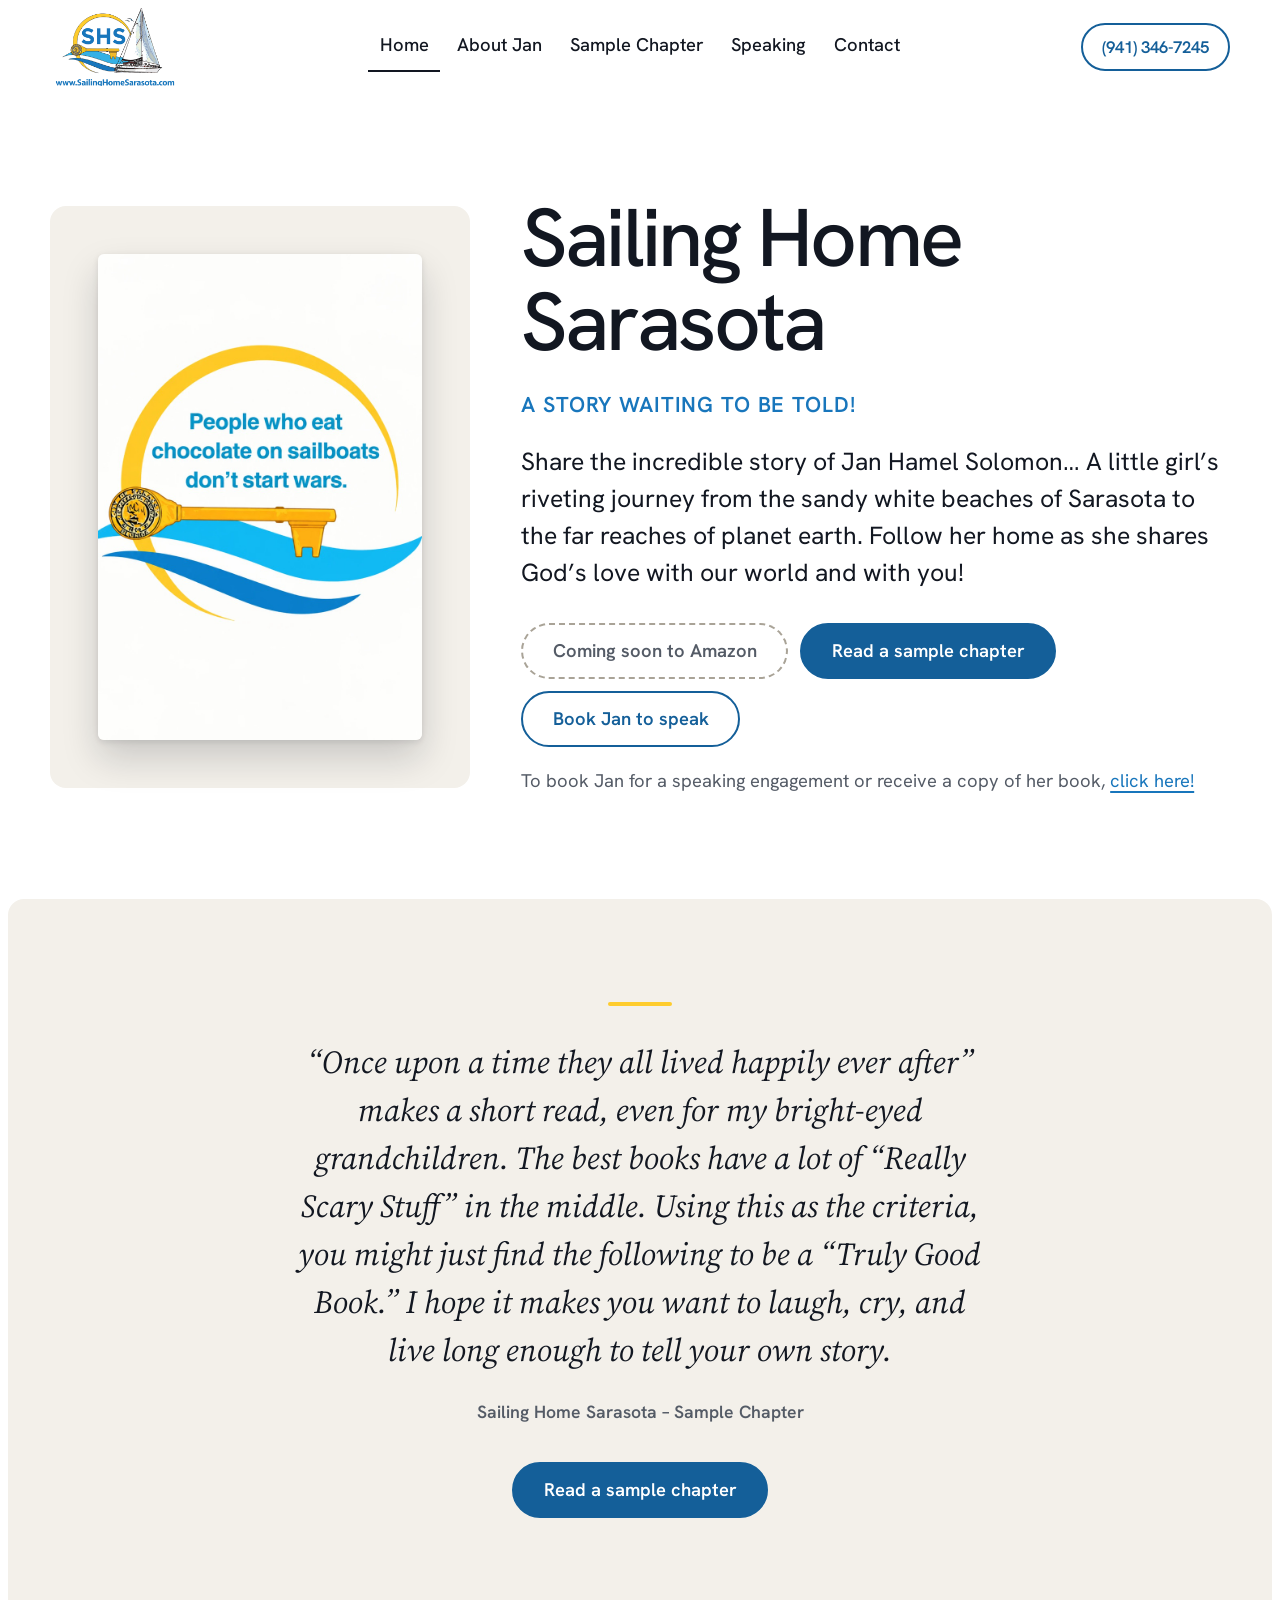
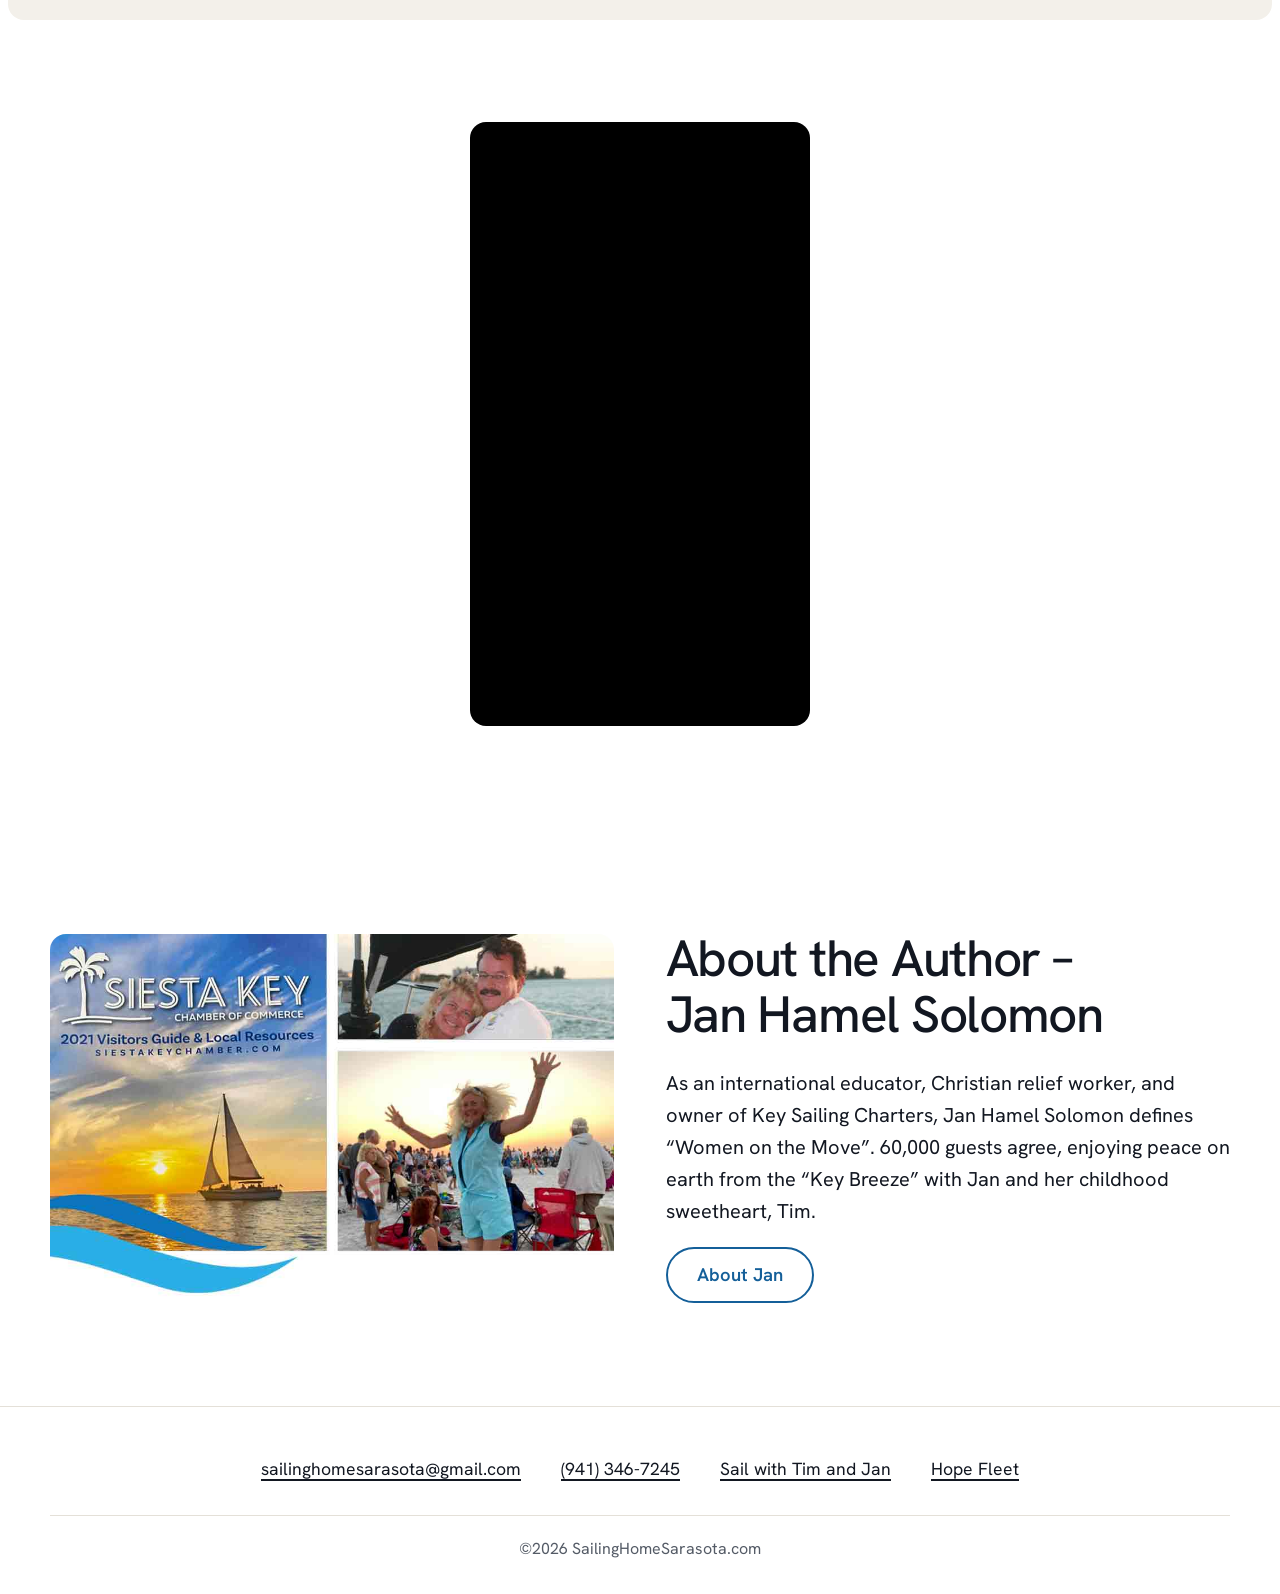
==== commit 448eec8e: "60,000 guests on Home and About Jan Jan's change of 12 Oct 2026 ("40,000 guests agree" becomes "60,0" ====
--- a/index.html
+++ b/index.html
@@ -74,7 +74,7 @@
     <a class="photo" href="about-jan-solomon/"><img src="images/About-Jan-Solomon.jpg" width="1000" height="649" alt="Jan Hamel Solomon with Tim aboard the Key Breeze, and on Siesta Beach"></a>
     <div>
       <h2>About the Author – Jan Hamel Solomon</h2>
-      <p>As an international educator, Christian relief worker, and owner of Key Sailing Charters, Jan Hamel Solomon defines “Women on the Move”. 40,000 guests agree, enjoying peace on earth from the “Key Breeze” with Jan and her childhood sweetheart, Tim.</p>
+      <p>As an international educator, Christian relief worker, and owner of Key Sailing Charters, Jan Hamel Solomon defines “Women on the Move”. 60,000 guests agree, enjoying peace on earth from the “Key Breeze” with Jan and her childhood sweetheart, Tim.</p>
       <p><a class="btn btn-line" href="about-jan-solomon/">About Jan</a></p>
     </div>
   </div>
